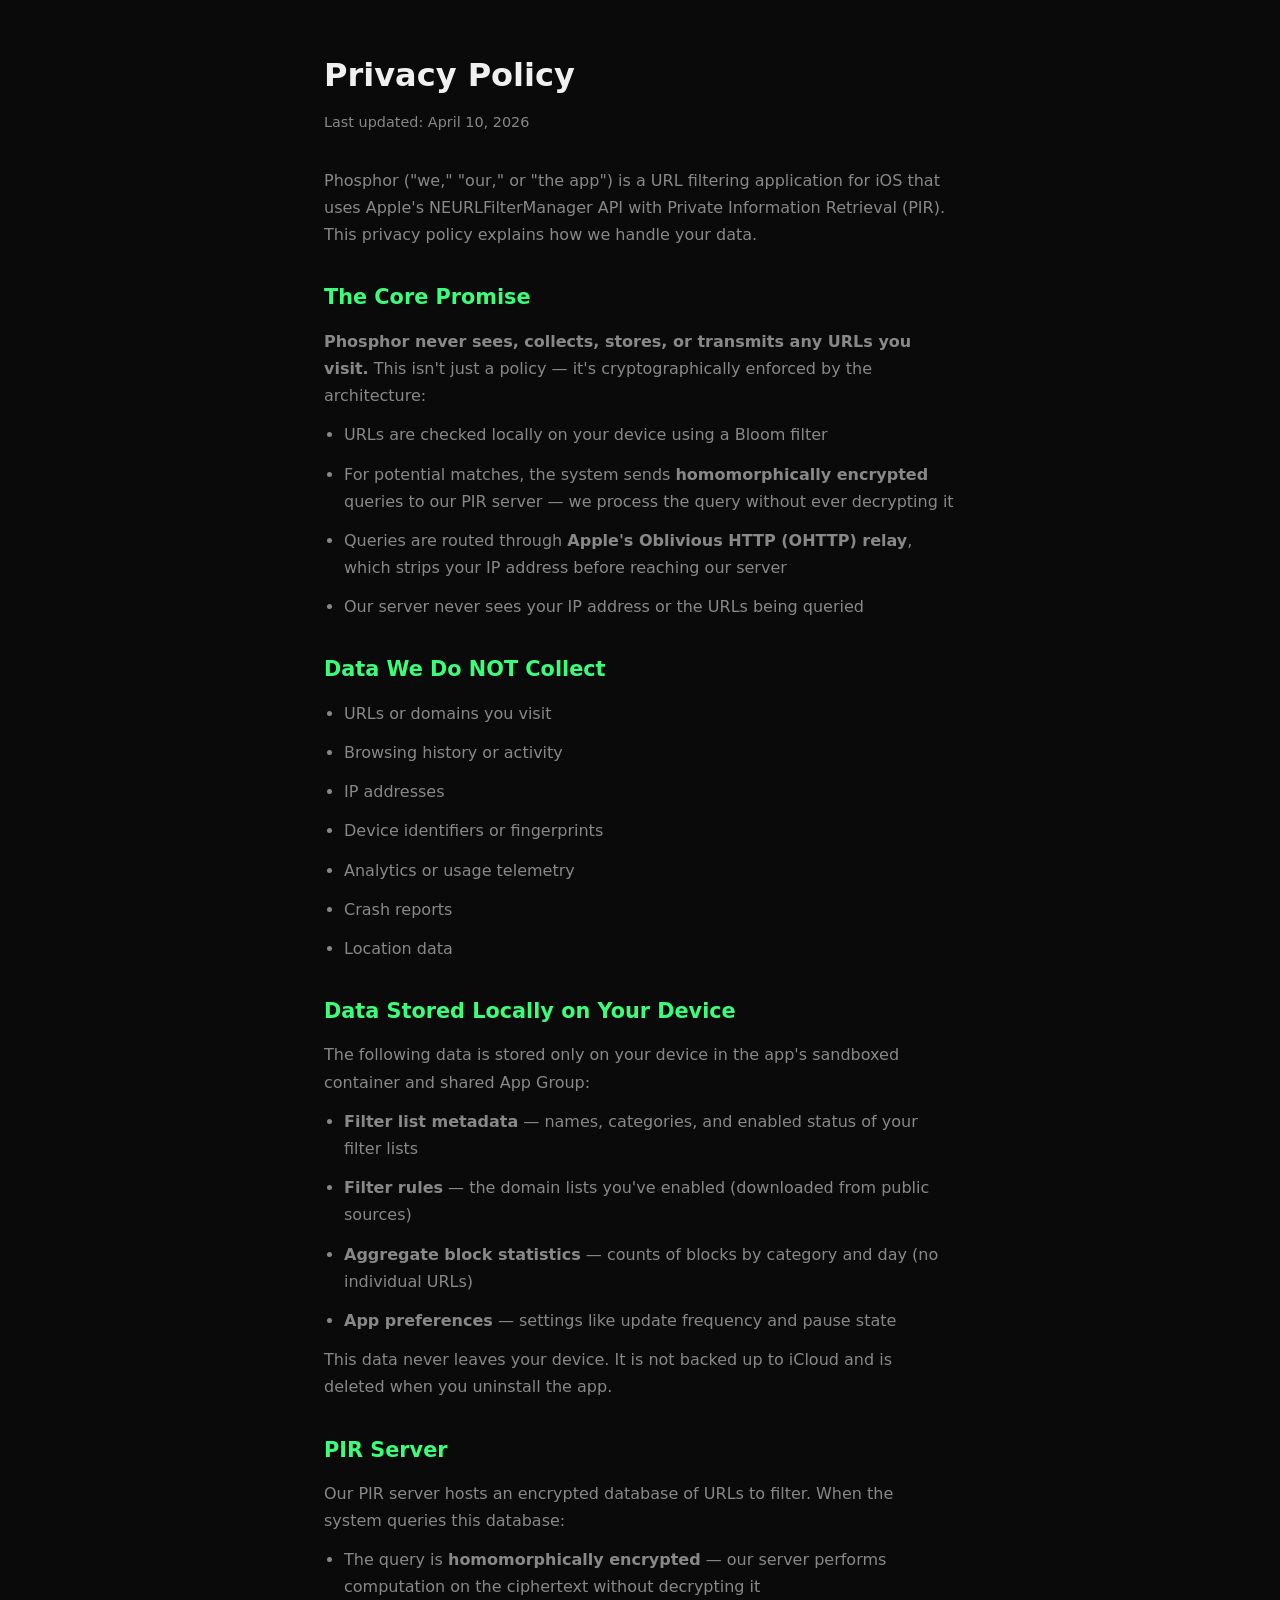
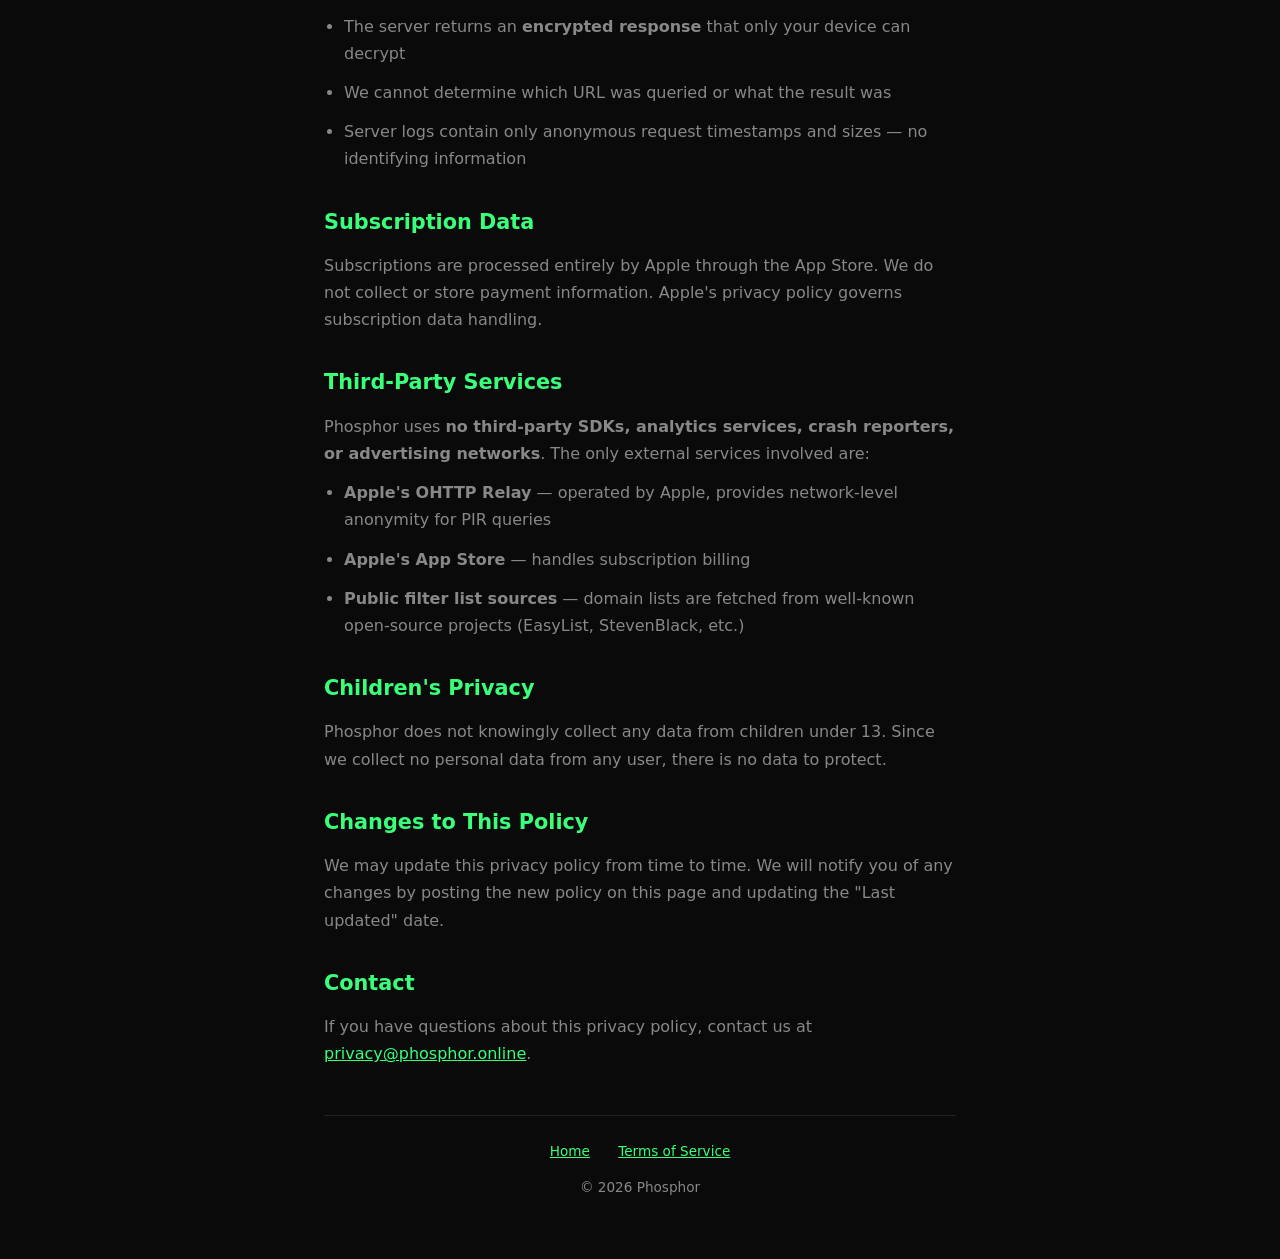
==== website/privacy.html @ 97183edd "feat: website, legal pages, app icon for App Store submission - Landing page at phosphor.online with" ====
<!DOCTYPE html>
<html lang="en">
<head>
    <meta charset="UTF-8">
    <meta name="viewport" content="width=device-width, initial-scale=1.0">
    <title>Privacy Policy — Phosphor</title>
    <style>
        :root { --accent: #39FF7A; --bg: #0a0a0a; --card: #1a1a1a; --text: #f0f0f0; --muted: #888; }
        * { margin: 0; padding: 0; box-sizing: border-box; }
        body { font-family: -apple-system, BlinkMacSystemFont, system-ui, sans-serif; background: var(--bg); color: var(--text); line-height: 1.7; }
        .container { max-width: 680px; margin: 0 auto; padding: 48px 24px; }
        h1 { font-size: 2em; margin-bottom: 8px; }
        h2 { font-size: 1.3em; margin: 32px 0 12px; color: var(--accent); }
        p, li { color: var(--muted); margin-bottom: 12px; }
        ul { padding-left: 20px; }
        .updated { color: var(--muted); font-size: 0.9em; margin-bottom: 32px; }
        a { color: var(--accent); }
        footer { margin-top: 48px; padding-top: 24px; border-top: 1px solid #222; text-align: center; color: var(--muted); font-size: 0.85em; }
        footer a { margin: 0 12px; }
    </style>
</head>
<body>
    <div class="container">
        <h1>Privacy Policy</h1>
        <p class="updated">Last updated: April 10, 2026</p>

        <p>Phosphor ("we," "our," or "the app") is a URL filtering application for iOS that uses Apple's NEURLFilterManager API with Private Information Retrieval (PIR). This privacy policy explains how we handle your data.</p>

        <h2>The Core Promise</h2>
        <p><strong>Phosphor never sees, collects, stores, or transmits any URLs you visit.</strong> This isn't just a policy — it's cryptographically enforced by the architecture:</p>
        <ul>
            <li>URLs are checked locally on your device using a Bloom filter</li>
            <li>For potential matches, the system sends <strong>homomorphically encrypted</strong> queries to our PIR server — we process the query without ever decrypting it</li>
            <li>Queries are routed through <strong>Apple's Oblivious HTTP (OHTTP) relay</strong>, which strips your IP address before reaching our server</li>
            <li>Our server never sees your IP address or the URLs being queried</li>
        </ul>

        <h2>Data We Do NOT Collect</h2>
        <ul>
            <li>URLs or domains you visit</li>
            <li>Browsing history or activity</li>
            <li>IP addresses</li>
            <li>Device identifiers or fingerprints</li>
            <li>Analytics or usage telemetry</li>
            <li>Crash reports</li>
            <li>Location data</li>
        </ul>

        <h2>Data Stored Locally on Your Device</h2>
        <p>The following data is stored only on your device in the app's sandboxed container and shared App Group:</p>
        <ul>
            <li><strong>Filter list metadata</strong> — names, categories, and enabled status of your filter lists</li>
            <li><strong>Filter rules</strong> — the domain lists you've enabled (downloaded from public sources)</li>
            <li><strong>Aggregate block statistics</strong> — counts of blocks by category and day (no individual URLs)</li>
            <li><strong>App preferences</strong> — settings like update frequency and pause state</li>
        </ul>
        <p>This data never leaves your device. It is not backed up to iCloud and is deleted when you uninstall the app.</p>

        <h2>PIR Server</h2>
        <p>Our PIR server hosts an encrypted database of URLs to filter. When the system queries this database:</p>
        <ul>
            <li>The query is <strong>homomorphically encrypted</strong> — our server performs computation on the ciphertext without decrypting it</li>
            <li>The server returns an <strong>encrypted response</strong> that only your device can decrypt</li>
            <li>We cannot determine which URL was queried or what the result was</li>
            <li>Server logs contain only anonymous request timestamps and sizes — no identifying information</li>
        </ul>

        <h2>Subscription Data</h2>
        <p>Subscriptions are processed entirely by Apple through the App Store. We do not collect or store payment information. Apple's privacy policy governs subscription data handling.</p>

        <h2>Third-Party Services</h2>
        <p>Phosphor uses <strong>no third-party SDKs, analytics services, crash reporters, or advertising networks</strong>. The only external services involved are:</p>
        <ul>
            <li><strong>Apple's OHTTP Relay</strong> — operated by Apple, provides network-level anonymity for PIR queries</li>
            <li><strong>Apple's App Store</strong> — handles subscription billing</li>
            <li><strong>Public filter list sources</strong> — domain lists are fetched from well-known open-source projects (EasyList, StevenBlack, etc.)</li>
        </ul>

        <h2>Children's Privacy</h2>
        <p>Phosphor does not knowingly collect any data from children under 13. Since we collect no personal data from any user, there is no data to protect.</p>

        <h2>Changes to This Policy</h2>
        <p>We may update this privacy policy from time to time. We will notify you of any changes by posting the new policy on this page and updating the "Last updated" date.</p>

        <h2>Contact</h2>
        <p>If you have questions about this privacy policy, contact us at <a href="mailto:privacy@phosphor.online">privacy@phosphor.online</a>.</p>

        <footer>
            <a href="/">Home</a>
            <a href="/terms">Terms of Service</a>
            <p style="margin-top: 12px;">&copy; 2026 Phosphor</p>
        </footer>
    </div>
</body>
</html>
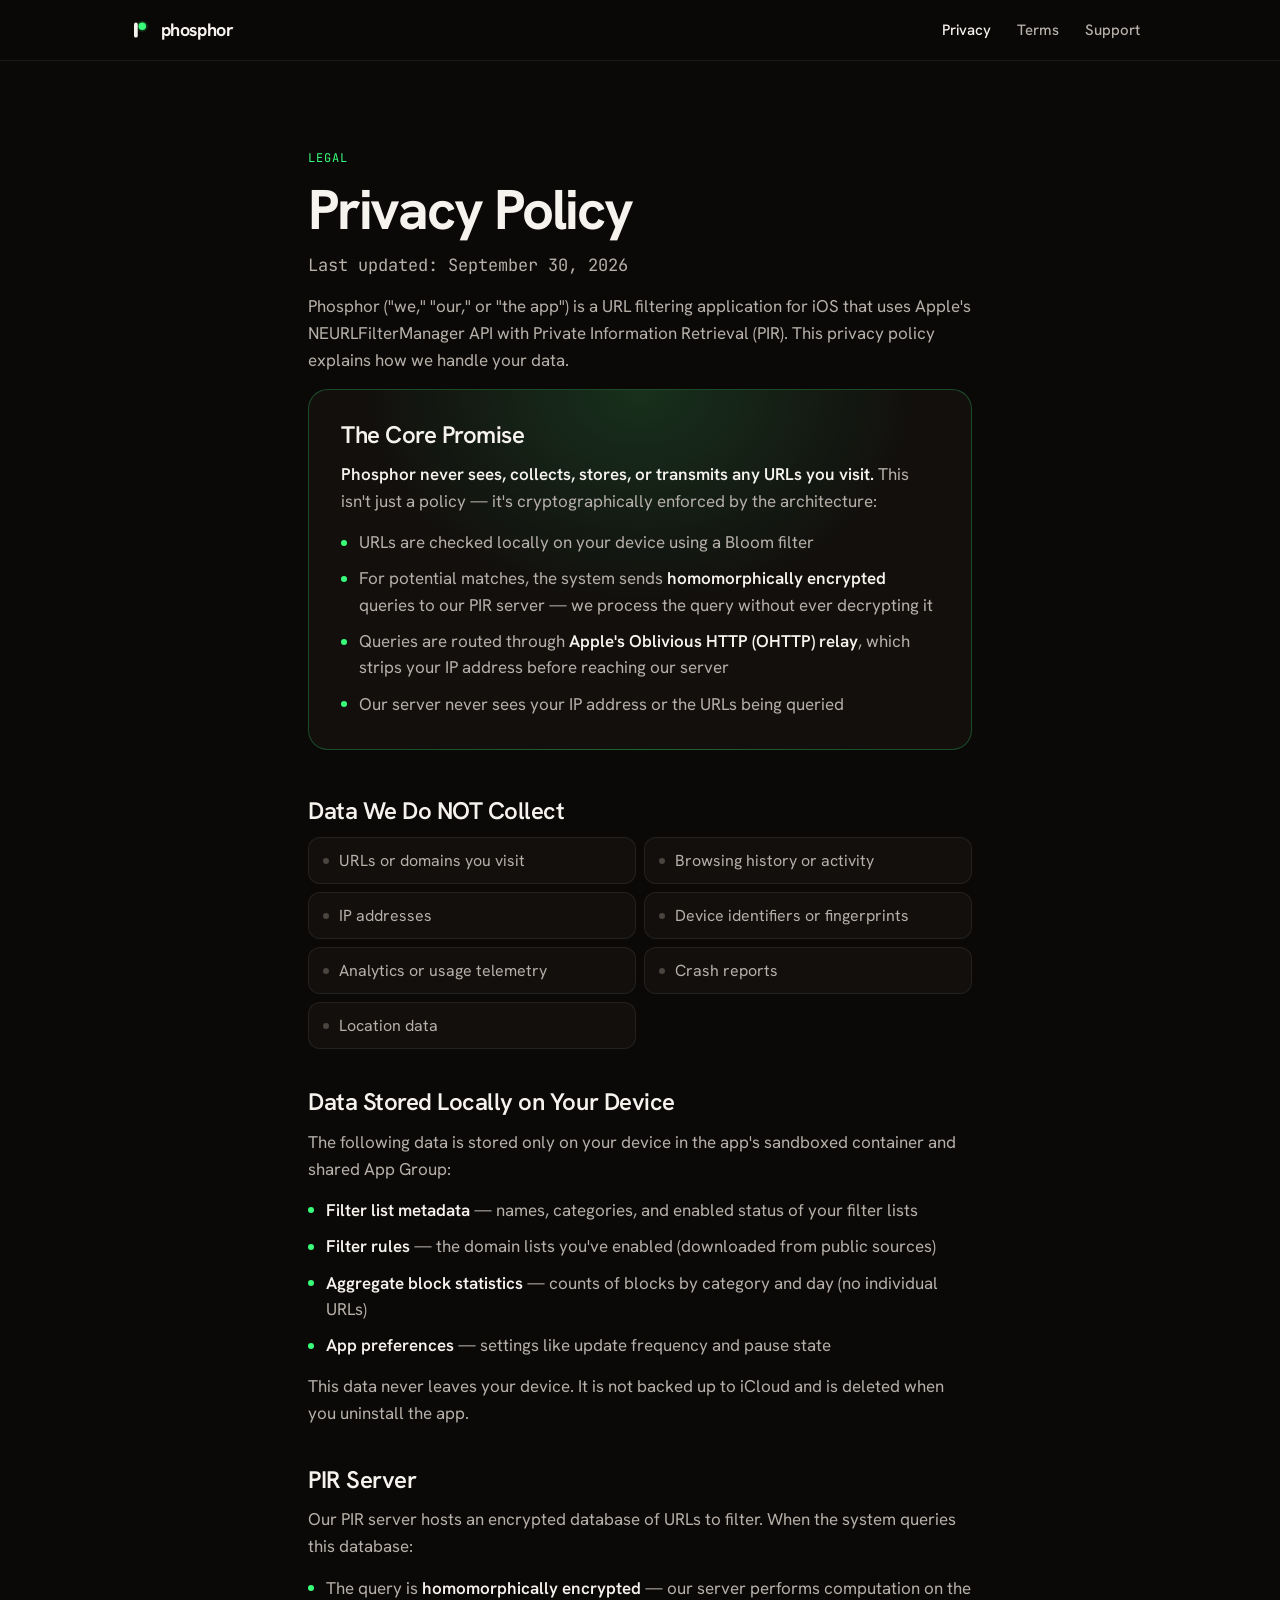
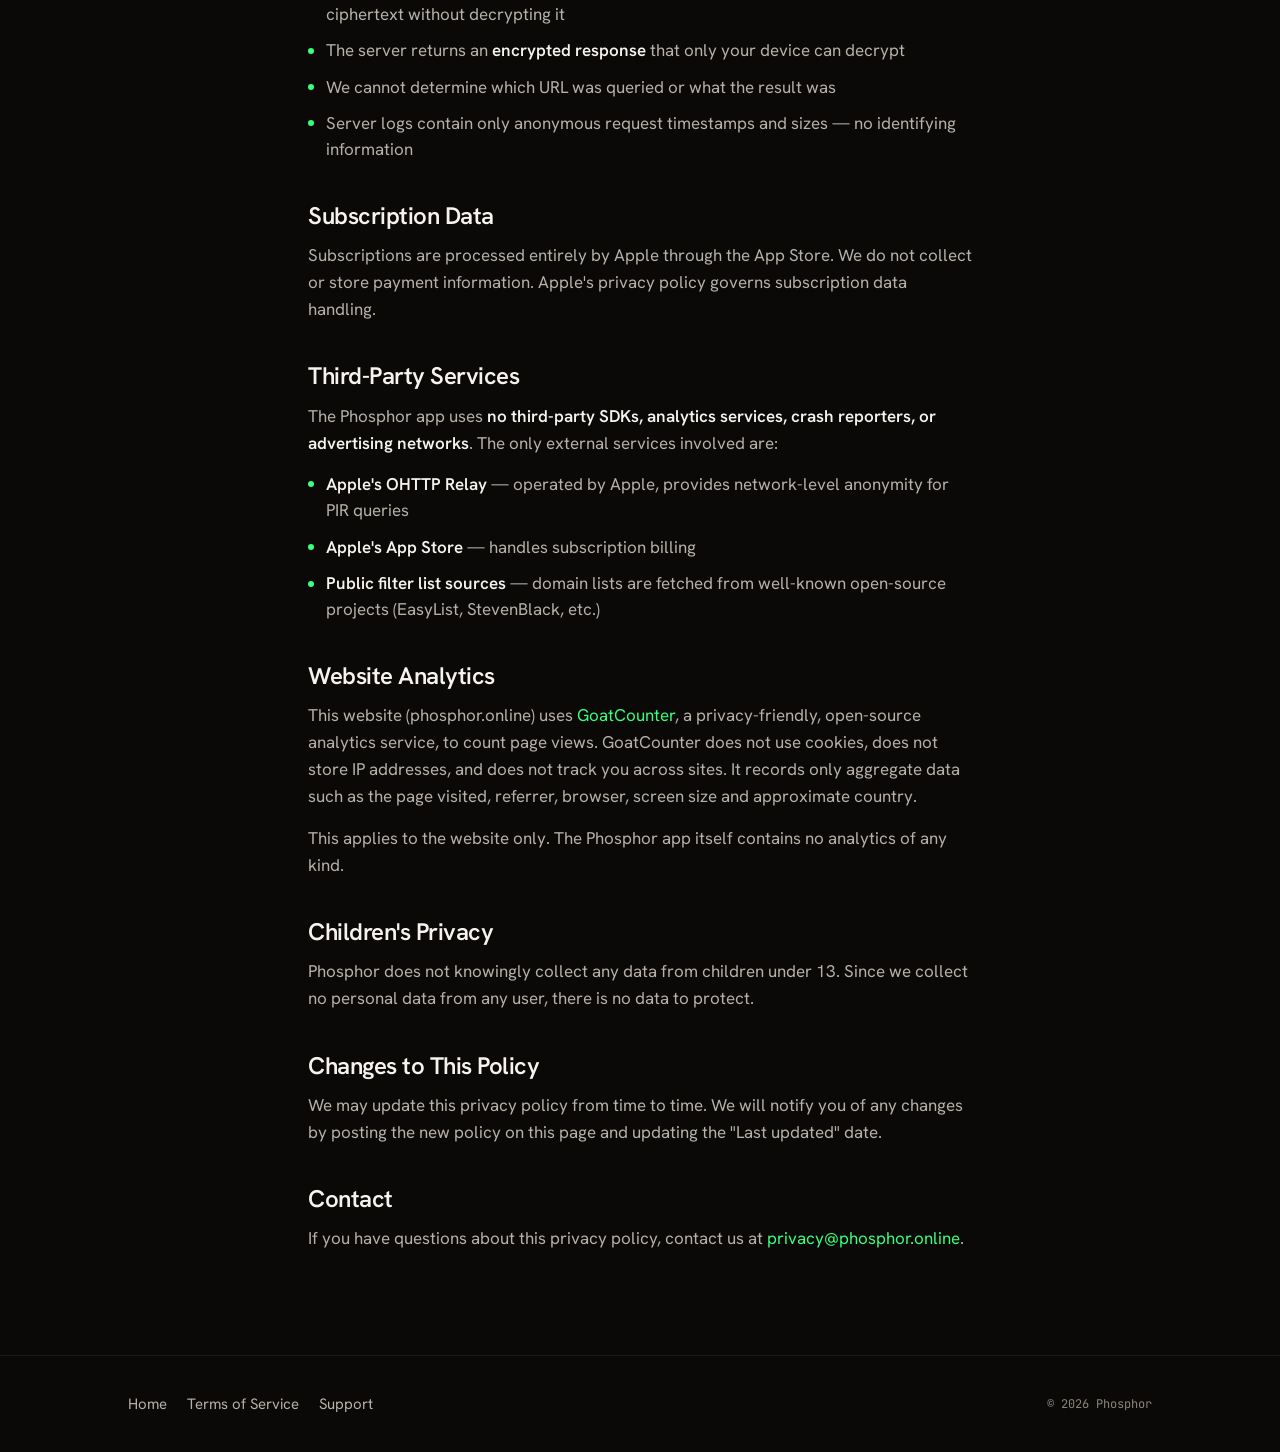
==== commit 9d4d30bd: "website: redesign, add GoatCounter analytics - Redesigned landing, privacy, terms and support pages " ====
--- a/website/privacy.html
+++ b/website/privacy.html
@@ -1,95 +1,146 @@
 <!DOCTYPE html>
 <html lang="en">
 <head>
-    <meta charset="UTF-8">
-    <meta name="viewport" content="width=device-width, initial-scale=1.0">
-    <title>Privacy Policy — Phosphor</title>
-    <style>
-        :root { --accent: #39FF7A; --bg: #0a0a0a; --card: #1a1a1a; --text: #f0f0f0; --muted: #888; }
-        * { margin: 0; padding: 0; box-sizing: border-box; }
-        body { font-family: -apple-system, BlinkMacSystemFont, system-ui, sans-serif; background: var(--bg); color: var(--text); line-height: 1.7; }
-        .container { max-width: 680px; margin: 0 auto; padding: 48px 24px; }
-        h1 { font-size: 2em; margin-bottom: 8px; }
-        h2 { font-size: 1.3em; margin: 32px 0 12px; color: var(--accent); }
-        p, li { color: var(--muted); margin-bottom: 12px; }
-        ul { padding-left: 20px; }
-        .updated { color: var(--muted); font-size: 0.9em; margin-bottom: 32px; }
-        a { color: var(--accent); }
-        footer { margin-top: 48px; padding-top: 24px; border-top: 1px solid #222; text-align: center; color: var(--muted); font-size: 0.85em; }
-        footer a { margin: 0 12px; }
-    </style>
+<meta charset="utf-8">
+<meta name="viewport" content="width=device-width, initial-scale=1">
+<title>Privacy Policy — Phosphor</title>
+<meta name="description" content="Phosphor never sees, collects, stores or transmits the URLs you visit. This policy explains how that is enforced by the architecture, not just promised.">
+<meta name="theme-color" content="#0b0908">
+<link rel="canonical" href="https://phosphor.online/privacy.html">
+<meta property="og:type" content="website">
+<meta property="og:url" content="https://phosphor.online/privacy">
+<meta property="og:title" content="Privacy Policy — Phosphor">
+<meta property="og:description" content="Phosphor never sees, collects, stores or transmits the URLs you visit — enforced by the architecture, not just promised.">
+<meta property="og:image" content="https://phosphor.online/og.png">
+<meta property="og:image:width" content="1200">
+<meta property="og:image:height" content="630">
+<meta name="twitter:card" content="summary_large_image">
+<link rel="icon" href="favicon.svg" type="image/svg+xml">
+<link rel="apple-touch-icon" href="icon.svg">
+<link rel="preconnect" href="https://fonts.googleapis.com">
+<link rel="preconnect" href="https://fonts.gstatic.com" crossorigin>
+<link href="https://fonts.googleapis.com/css2?family=Hanken+Grotesk:wght@400;500;600;700&family=JetBrains+Mono:wght@400;500&display=swap" rel="stylesheet">
+<link rel="stylesheet" href="styles.css">
 </head>
 <body>
-    <div class="container">
-        <h1>Privacy Policy</h1>
-        <p class="updated">Last updated: April 10, 2026</p>
 
-        <p>Phosphor ("we," "our," or "the app") is a URL filtering application for iOS that uses Apple's NEURLFilterManager API with Private Information Retrieval (PIR). This privacy policy explains how we handle your data.</p>
+<header class="site-header">
+  <div class="wrap">
+    <a class="wordmark" href="index.html">
+      <svg width="24" height="24" viewBox="0 0 64 64" aria-hidden="true"><circle cx="38" cy="22" r="15" fill="#39ff7a" opacity=".16"/><rect x="16" y="12" width="10" height="40" rx="5" fill="#f6f3ee"/><circle cx="38" cy="22" r="10" fill="#39ff7a"/></svg>
+      <span>phosphor</span>
+    </a>
+    <nav class="nav" aria-label="Primary">
+      <a href="privacy.html" aria-current="page">Privacy</a>
+      <a href="terms.html">Terms</a>
+      <a href="support.html">Support</a>
+    </nav>
+  </div>
+</header>
 
-        <h2>The Core Promise</h2>
-        <p><strong>Phosphor never sees, collects, stores, or transmits any URLs you visit.</strong> This isn't just a policy — it's cryptographically enforced by the architecture:</p>
-        <ul>
-            <li>URLs are checked locally on your device using a Bloom filter</li>
-            <li>For potential matches, the system sends <strong>homomorphically encrypted</strong> queries to our PIR server — we process the query without ever decrypting it</li>
-            <li>Queries are routed through <strong>Apple's Oblivious HTTP (OHTTP) relay</strong>, which strips your IP address before reaching our server</li>
-            <li>Our server never sees your IP address or the URLs being queried</li>
-        </ul>
+<main class="page">
+  <p class="eyebrow">Legal</p>
+  <h1 class="h-page" style="margin-bottom:14px">Privacy Policy</h1>
+  <p class="page-date">Last updated: September 30, 2026</p>
 
-        <h2>Data We Do NOT Collect</h2>
-        <ul>
-            <li>URLs or domains you visit</li>
-            <li>Browsing history or activity</li>
-            <li>IP addresses</li>
-            <li>Device identifiers or fingerprints</li>
-            <li>Analytics or usage telemetry</li>
-            <li>Crash reports</li>
-            <li>Location data</li>
-        </ul>
+  <p class="page-lede">Phosphor ("we," "our," or "the app") is a URL filtering application for iOS that uses Apple's NEURLFilterManager API with Private Information Retrieval (PIR). This privacy policy explains how we handle your data.</p>
 
-        <h2>Data Stored Locally on Your Device</h2>
-        <p>The following data is stored only on your device in the app's sandboxed container and shared App Group:</p>
-        <ul>
-            <li><strong>Filter list metadata</strong> — names, categories, and enabled status of your filter lists</li>
-            <li><strong>Filter rules</strong> — the domain lists you've enabled (downloaded from public sources)</li>
-            <li><strong>Aggregate block statistics</strong> — counts of blocks by category and day (no individual URLs)</li>
-            <li><strong>App preferences</strong> — settings like update frequency and pause state</li>
-        </ul>
-        <p>This data never leaves your device. It is not backed up to iCloud and is deleted when you uninstall the app.</p>
+  <div class="promise">
+    <h2>The Core Promise</h2>
+    <p><strong>Phosphor never sees, collects, stores, or transmits any URLs you visit.</strong> This isn't just a policy — it's cryptographically enforced by the architecture:</p>
+    <ul class="dots">
+      <li>URLs are checked locally on your device using a Bloom filter</li>
+      <li>For potential matches, the system sends <strong>homomorphically encrypted</strong> queries to our PIR server — we process the query without ever decrypting it</li>
+      <li>Queries are routed through <strong>Apple's Oblivious HTTP (OHTTP) relay</strong>, which strips your IP address before reaching our server</li>
+      <li>Our server never sees your IP address or the URLs being queried</li>
+    </ul>
+  </div>
 
-        <h2>PIR Server</h2>
-        <p>Our PIR server hosts an encrypted database of URLs to filter. When the system queries this database:</p>
-        <ul>
-            <li>The query is <strong>homomorphically encrypted</strong> — our server performs computation on the ciphertext without decrypting it</li>
-            <li>The server returns an <strong>encrypted response</strong> that only your device can decrypt</li>
-            <li>We cannot determine which URL was queried or what the result was</li>
-            <li>Server logs contain only anonymous request timestamps and sizes — no identifying information</li>
-        </ul>
+  <section>
+    <h2>Data We Do NOT Collect</h2>
+    <ul class="nots">
+      <li>URLs or domains you visit</li>
+      <li>Browsing history or activity</li>
+      <li>IP addresses</li>
+      <li>Device identifiers or fingerprints</li>
+      <li>Analytics or usage telemetry</li>
+      <li>Crash reports</li>
+      <li>Location data</li>
+    </ul>
+  </section>
 
-        <h2>Subscription Data</h2>
-        <p>Subscriptions are processed entirely by Apple through the App Store. We do not collect or store payment information. Apple's privacy policy governs subscription data handling.</p>
+  <section>
+    <h2>Data Stored Locally on Your Device</h2>
+    <p>The following data is stored only on your device in the app's sandboxed container and shared App Group:</p>
+    <ul class="dots" style="margin-bottom:14px">
+      <li><strong>Filter list metadata</strong> — names, categories, and enabled status of your filter lists</li>
+      <li><strong>Filter rules</strong> — the domain lists you've enabled (downloaded from public sources)</li>
+      <li><strong>Aggregate block statistics</strong> — counts of blocks by category and day (no individual URLs)</li>
+      <li><strong>App preferences</strong> — settings like update frequency and pause state</li>
+    </ul>
+    <p>This data never leaves your device. It is not backed up to iCloud and is deleted when you uninstall the app.</p>
+  </section>
 
-        <h2>Third-Party Services</h2>
-        <p>Phosphor uses <strong>no third-party SDKs, analytics services, crash reporters, or advertising networks</strong>. The only external services involved are:</p>
-        <ul>
-            <li><strong>Apple's OHTTP Relay</strong> — operated by Apple, provides network-level anonymity for PIR queries</li>
-            <li><strong>Apple's App Store</strong> — handles subscription billing</li>
-            <li><strong>Public filter list sources</strong> — domain lists are fetched from well-known open-source projects (EasyList, StevenBlack, etc.)</li>
-        </ul>
+  <section>
+    <h2>PIR Server</h2>
+    <p>Our PIR server hosts an encrypted database of URLs to filter. When the system queries this database:</p>
+    <ul class="dots">
+      <li>The query is <strong>homomorphically encrypted</strong> — our server performs computation on the ciphertext without decrypting it</li>
+      <li>The server returns an <strong>encrypted response</strong> that only your device can decrypt</li>
+      <li>We cannot determine which URL was queried or what the result was</li>
+      <li>Server logs contain only anonymous request timestamps and sizes — no identifying information</li>
+    </ul>
+  </section>
 
-        <h2>Children's Privacy</h2>
-        <p>Phosphor does not knowingly collect any data from children under 13. Since we collect no personal data from any user, there is no data to protect.</p>
+  <section>
+    <h2>Subscription Data</h2>
+    <p>Subscriptions are processed entirely by Apple through the App Store. We do not collect or store payment information. Apple's privacy policy governs subscription data handling.</p>
+  </section>
 
-        <h2>Changes to This Policy</h2>
-        <p>We may update this privacy policy from time to time. We will notify you of any changes by posting the new policy on this page and updating the "Last updated" date.</p>
+  <section>
+    <h2>Third-Party Services</h2>
+    <p>The Phosphor app uses <strong>no third-party SDKs, analytics services, crash reporters, or advertising networks</strong>. The only external services involved are:</p>
+    <ul class="dots">
+      <li><strong>Apple's OHTTP Relay</strong> — operated by Apple, provides network-level anonymity for PIR queries</li>
+      <li><strong>Apple's App Store</strong> — handles subscription billing</li>
+      <li><strong>Public filter list sources</strong> — domain lists are fetched from well-known open-source projects (EasyList, StevenBlack, etc.)</li>
+    </ul>
+  </section>
 
-        <h2>Contact</h2>
-        <p>If you have questions about this privacy policy, contact us at <a href="mailto:privacy@phosphor.online">privacy@phosphor.online</a>.</p>
+  <section>
+    <h2>Website Analytics</h2>
+    <p>This website (phosphor.online) uses <a href="https://www.goatcounter.com" rel="noopener">GoatCounter</a>, a privacy-friendly, open-source analytics service, to count page views. GoatCounter does not use cookies, does not store IP addresses, and does not track you across sites. It records only aggregate data such as the page visited, referrer, browser, screen size and approximate country.</p>
+    <p>This applies to the website only. The Phosphor app itself contains no analytics of any kind.</p>
+  </section>
 
-        <footer>
-            <a href="/">Home</a>
-            <a href="/terms">Terms of Service</a>
-            <p style="margin-top: 12px;">&copy; 2026 Phosphor</p>
-        </footer>
-    </div>
+  <section>
+    <h2>Children's Privacy</h2>
+    <p>Phosphor does not knowingly collect any data from children under 13. Since we collect no personal data from any user, there is no data to protect.</p>
+  </section>
+
+  <section>
+    <h2>Changes to This Policy</h2>
+    <p>We may update this privacy policy from time to time. We will notify you of any changes by posting the new policy on this page and updating the "Last updated" date.</p>
+  </section>
+
+  <section>
+    <h2>Contact</h2>
+    <p>If you have questions about this privacy policy, contact us at <a href="mailto:privacy@phosphor.online">privacy@phosphor.online</a>.</p>
+  </section>
+</main>
+
+<footer class="site-footer site-footer--slim">
+  <div class="wrap">
+    <nav aria-label="Footer">
+      <a href="index.html">Home</a>
+      <a href="terms.html">Terms of Service</a>
+      <a href="support.html">Support</a>
+    </nav>
+    <span>© 2026 Phosphor</span>
+  </div>
+</footer>
+
+<script data-goatcounter="https://phosphor.goatcounter.com/count"
+        async src="//gc.zgo.at/count.js"></script>
 </body>
 </html>
--- a/website/styles.css
+++ b/website/styles.css
@@ -0,0 +1,813 @@
+/* ==========================================================================
+   Phosphor — phosphor.online
+   Design system v1 · warm black, one light.
+   Tokens and type scale follow the Phosphor brand guidelines.
+   ========================================================================== */
+
+:root {
+  /* Ink — warm-tinted blacks */
+  --ink-950: #0b0908;   /* page      */
+  --ink-925: #0d0b09;   /* band      */
+  --ink-900: #120f0d;   /* surface   */
+  --ink-850: #191613;   /* card      */
+  --ink-800: #221e1a;   /* raised    */
+  --ink-700: #36322e;   /* lines     */
+  --ink-600: #4a453f;   /* off dot   */
+  --ink-400: #8a847d;   /* muted     */
+  --ink-300: #b6b0a9;   /* secondary */
+  --ink-50:  #f6f3ee;   /* text      */
+
+  /* Phosphor — the light. There is no second accent. */
+  --ph-300: #8bffaa;
+  --ph-400: #39ff7a;
+  --ph-500: #02e36a;
+  --ph-600: #00b152;
+  --ph-900: #0a2f17;
+
+  --signal-red:   #ff645f;
+  --signal-amber: #f3ba26;
+
+  /* Alpha helpers */
+  --line:       rgba(246, 243, 238, 0.08);
+  --line-soft:  rgba(246, 243, 238, 0.06);
+  --line-strong:rgba(246, 243, 238, 0.14);
+  --fill:       rgba(246, 243, 238, 0.06);
+  --fill-hover: rgba(246, 243, 238, 0.11);
+  --ph-tint:    rgba(57, 255, 122, 0.10);
+  --ph-edge:    rgba(57, 255, 122, 0.25);
+  --ph-glow:    0 0 28px rgba(57, 255, 122, 0.35);
+
+  --sans: 'Hanken Grotesk', system-ui, -apple-system, BlinkMacSystemFont, sans-serif;
+  --mono: 'JetBrains Mono', ui-monospace, SFMono-Regular, Menlo, monospace;
+
+  --wrap: 1120px;
+  --gutter: clamp(20px, 4vw, 48px);
+  --section-y: clamp(64px, 9vw, 120px);
+  --r-card: 20px;
+  --r-lg: 24px;
+  --r-xl: 28px;
+}
+
+*, *::before, *::after { box-sizing: border-box; }
+
+html { scroll-behavior: smooth; scroll-padding-top: 76px; }
+@media (prefers-reduced-motion: reduce) {
+  html { scroll-behavior: auto; }
+  *, *::before, *::after { animation-duration: .01ms !important; animation-iteration-count: 1 !important; transition-duration: .01ms !important; }
+}
+
+body {
+  margin: 0;
+  font-family: var(--sans);
+  background: var(--ink-950);
+  color: var(--ink-50);
+  -webkit-font-smoothing: antialiased;
+  overflow-x: clip;
+}
+
+a { color: var(--ph-400); text-decoration: none; }
+a:hover { color: var(--ph-300); text-decoration: underline; }
+
+img, svg { display: block; max-width: 100%; }
+button { font: inherit; }
+
+:focus-visible { outline: 2px solid var(--ph-400); outline-offset: 3px; border-radius: 6px; }
+
+.sr-only {
+  position: absolute; width: 1px; height: 1px; padding: 0; margin: -1px;
+  overflow: hidden; clip: rect(0 0 0 0); white-space: nowrap; border: 0;
+}
+
+/* --------------------------------------------------------------------------
+   Layout
+   -------------------------------------------------------------------------- */
+
+.wrap { max-width: var(--wrap); margin: 0 auto; padding-inline: var(--gutter); }
+.section { padding-top: var(--section-y); }
+.section:last-of-type { padding-bottom: var(--section-y); }
+
+.grid { display: grid; gap: 14px; grid-template-columns: repeat(auto-fit, minmax(min(100%, 240px), 1fr)); }
+.grid--wide { grid-template-columns: repeat(auto-fit, minmax(min(100%, 280px), 1fr)); }
+.grid--pair { grid-template-columns: repeat(auto-fit, minmax(min(100%, 320px), 1fr)); }
+
+/* --------------------------------------------------------------------------
+   Type
+   -------------------------------------------------------------------------- */
+
+.eyebrow {
+  font-family: var(--mono);
+  font-size: 12px;
+  letter-spacing: 0.08em;
+  text-transform: uppercase;
+  color: var(--ph-400);
+  margin-bottom: 16px;
+}
+.eyebrow--muted { color: var(--ink-400); }
+
+h1, h2, h3 { margin: 0; font-weight: 700; letter-spacing: -0.035em; line-height: 1.05; }
+
+.display {
+  font-size: clamp(40px, 6.4vw, 76px);
+  letter-spacing: -0.04em;
+  line-height: 0.98;
+  text-wrap: balance;
+}
+.h-section {
+  font-size: clamp(30px, 4vw, 48px);
+  max-width: 22ch;
+  text-wrap: balance;
+  margin-bottom: 16px;
+}
+.h-page {
+  font-size: clamp(36px, 5vw, 56px);
+  letter-spacing: -0.04em;
+  line-height: 1;
+}
+.h-card { font-size: 20px; font-weight: 600; letter-spacing: -0.02em; }
+.h-step { font-size: 19px; font-weight: 600; letter-spacing: -0.02em; }
+
+.lede {
+  font-size: clamp(17px, 1.5vw, 20px);
+  line-height: 1.5;
+  color: var(--ink-300);
+  text-wrap: pretty;
+  margin: 0;
+}
+.intro {
+  font-size: 17px;
+  line-height: 1.55;
+  color: var(--ink-300);
+  max-width: 60ch;
+  margin: 0 0 40px;
+  text-wrap: pretty;
+}
+.muted { color: var(--ink-300); }
+.dim { color: var(--ink-400); }
+.mono { font-family: var(--mono); }
+.fine { font-family: var(--mono); font-size: 12px; line-height: 1.6; color: var(--ink-400); }
+
+/* --------------------------------------------------------------------------
+   Mark & buttons
+   -------------------------------------------------------------------------- */
+
+.wordmark { display: inline-flex; align-items: center; gap: 9px; color: var(--ink-50); }
+.wordmark:hover { color: var(--ink-50); text-decoration: none; }
+.wordmark span { font-size: 18px; font-weight: 700; letter-spacing: -0.035em; line-height: 1; }
+
+.btn {
+  display: inline-flex;
+  align-items: center;
+  justify-content: center;
+  gap: 10px;
+  height: 52px;
+  padding: 0 24px;
+  border: 0;
+  border-radius: 14px;
+  font-size: 17px;
+  font-weight: 600;
+  white-space: nowrap;
+  cursor: pointer;
+  transition: background .18s ease, box-shadow .18s ease, transform .18s ease, color .18s ease;
+}
+.btn--sm { height: 38px; padding: 0 14px; border-radius: 10px; font-size: 14px; gap: 6px; }
+.btn--block { width: 100%; }
+.btn--grow { flex: 1 1 auto; max-width: 360px; }
+
+.btn-primary { background: var(--ph-400); color: var(--ink-950); }
+.btn-primary:hover {
+  background: var(--ph-300);
+  color: var(--ink-950);
+  text-decoration: none;
+  box-shadow: 0 0 0 1px rgba(57, 255, 122, 0.4), var(--ph-glow);
+}
+.btn-primary:active { background: var(--ph-500); transform: scale(0.98); }
+
+.btn-ghost {
+  background: var(--fill);
+  border: 1px solid var(--line-strong);
+  color: var(--ink-50);
+}
+.btn-ghost:hover { background: var(--fill-hover); color: var(--ink-50); text-decoration: none; }
+
+/* --------------------------------------------------------------------------
+   Cards & chips
+   -------------------------------------------------------------------------- */
+
+.card {
+  background: var(--ink-900);
+  border: 1px solid var(--line);
+  border-radius: var(--r-card);
+  padding: 24px;
+}
+.card--lift { transition: border-color .2s ease, transform .2s ease; }
+.card--lift:hover { border-color: rgba(246, 243, 238, 0.16); transform: translateY(-2px); text-decoration: none; }
+
+.icon-badge {
+  display: inline-flex;
+  align-items: center;
+  justify-content: center;
+  width: 40px; height: 40px;
+  border-radius: 12px;
+  background: var(--ph-tint);
+  color: var(--ph-400);
+  flex-shrink: 0;
+}
+.icon-badge--neutral { background: var(--fill); color: var(--ink-300); }
+
+.chip {
+  font-family: var(--mono);
+  font-size: 12px;
+  padding: 6px 10px;
+  border-radius: 999px;
+  background: var(--fill);
+  color: var(--ink-300);
+  border: 1px solid rgba(246, 243, 238, 0.1);
+  white-space: nowrap;
+}
+.chip--lit {
+  background: var(--ph-tint);
+  color: var(--ph-400);
+  border-color: var(--ph-edge);
+  display: inline-flex;
+  align-items: center;
+  gap: 6px;
+}
+.chip--lit:hover { text-decoration: none; color: var(--ph-300); }
+
+/* Afterglow — a live dot rings outward and fades. Glow means "on". */
+.pulse { position: relative; display: inline-block; width: 10px; height: 10px; flex-shrink: 0; }
+.pulse::before,
+.pulse::after,
+.pulse i {
+  content: ""; position: absolute; inset: 0; border-radius: 50%; background: var(--ph-400);
+}
+.pulse::before { animation: ph-pulse 2.4s cubic-bezier(.2,.7,.3,1) infinite; opacity: .55; }
+.pulse::after  { animation: ph-pulse 2.4s cubic-bezier(.2,.7,.3,1) 1.2s infinite; opacity: .55; }
+.pulse i { box-shadow: 0 0 10px rgba(57, 255, 122, .8); }
+.pulse--sm { width: 8px; height: 8px; }
+
+@keyframes ph-pulse { 0% { transform: scale(1); opacity: .55; } 100% { transform: scale(2.6); opacity: 0; } }
+@keyframes ph-rise { from { opacity: 0; transform: translateY(14px); } to { opacity: 1; transform: none; } }
+
+/* Bars — one hue, opacity steps */
+.bar { height: 4px; border-radius: 2px; background: rgba(246, 243, 238, 0.08); overflow: hidden; }
+.bar > span { display: block; height: 100%; border-radius: inherit; background: var(--ph-400); box-shadow: 0 0 10px rgba(57, 255, 122, 0.6); }
+.bar--thick { height: 6px; border-radius: 3px; }
+
+/* --------------------------------------------------------------------------
+   Header
+   -------------------------------------------------------------------------- */
+
+.site-header {
+  position: sticky; top: 0; z-index: 50;
+  background: rgba(11, 9, 8, 0.72);
+  backdrop-filter: blur(18px);
+  -webkit-backdrop-filter: blur(18px);
+  border-bottom: 1px solid rgba(246, 243, 238, 0.07);
+}
+.site-header .wrap { height: 60px; display: flex; align-items: center; gap: 20px; }
+
+.nav { display: flex; gap: 2px; margin-left: auto; }
+.nav a {
+  color: var(--ink-300);
+  font-size: 15px;
+  font-weight: 500;
+  padding: 10px 12px;
+  border-radius: 10px;
+  display: inline-flex;
+  align-items: center;
+  gap: 5px;
+}
+.nav a:hover { color: var(--ink-50); background: var(--fill); text-decoration: none; }
+.nav a[aria-current="page"] { color: var(--ink-50); }
+
+.nav-cta { margin-left: 0; }
+
+.nav-toggle {
+  margin-left: auto;
+  width: 44px; height: 44px;
+  border: 0; border-radius: 12px;
+  background: transparent; color: var(--ink-50);
+  cursor: pointer;
+  display: none;
+  align-items: center; justify-content: center;
+}
+.nav-toggle:hover { background: var(--fill); }
+
+@media (max-width: 859px) {
+  .site-header .nav, .site-header .nav-cta { display: none; }
+  .nav-toggle { display: inline-flex; }
+}
+
+/* Mobile sheet */
+.sheet-scrim {
+  position: fixed; inset: 0; z-index: 90;
+  background: rgba(0, 0, 0, 0.55);
+  border: 0; padding: 0;
+}
+.sheet {
+  position: fixed; left: 0; right: 0; bottom: 0; z-index: 100;
+  max-width: 560px; margin: 0 auto;
+  background: var(--ink-900);
+  border-top: 1px solid rgba(246, 243, 238, 0.1);
+  border-radius: 28px 28px 0 0;
+  padding: 10px 16px calc(20px + env(safe-area-inset-bottom));
+  box-shadow: 0 -20px 60px rgba(0, 0, 0, 0.5);
+  animation: ph-rise .3s cubic-bezier(.2,.7,.2,1) both;
+}
+.sheet-grip { width: 36px; height: 5px; border-radius: 3px; background: rgba(246, 243, 238, 0.2); margin: 0 auto 12px; }
+.sheet a {
+  display: flex; align-items: center; justify-content: space-between;
+  height: 52px; padding: 0 12px; border-radius: 12px;
+  color: var(--ink-50); font-size: 17px; font-weight: 600;
+}
+.sheet a:hover { background: var(--fill); color: var(--ink-50); text-decoration: none; }
+.sheet .btn { margin-top: 8px; }
+[hidden] { display: none !important; }
+
+/* --------------------------------------------------------------------------
+   Hero
+   -------------------------------------------------------------------------- */
+
+.hero {
+  position: relative;
+  background: radial-gradient(ellipse 70% 55% at 78% 45%, rgba(57, 255, 122, 0.13), rgba(57, 255, 122, 0) 65%);
+}
+.hero .wrap {
+  padding-top: clamp(48px, 7vw, 104px);
+  display: flex; flex-wrap: wrap; align-items: center;
+  gap: 40px 48px;
+}
+.hero-copy { flex: 1 1 min(100%, 440px); min-width: 0; animation: ph-rise .7s cubic-bezier(.2,.7,.2,1) both; }
+.hero-flag {
+  display: inline-flex; align-items: center; gap: 10px;
+  font-family: var(--mono); font-size: 12px;
+  letter-spacing: 0.08em; text-transform: uppercase;
+  color: var(--ink-400); margin-bottom: 28px;
+}
+.hero h1 { margin: 0 0 24px; }
+.hero h1 em { font-style: normal; color: var(--ph-400); }
+.hero .lede { max-width: 50ch; margin-bottom: 36px; }
+.hero-actions { display: flex; flex-wrap: wrap; gap: 12px; align-items: center; }
+.hero-actions .btn { flex: 1 1 auto; max-width: 100%; }
+.hero-terms { margin: 18px 0 0; }
+
+.hero-device { flex: 1 1 min(100%, 402px); display: flex; justify-content: center; min-width: 0; }
+
+/* --------------------------------------------------------------------------
+   iPhone frame — 402 × 874, scaled to fit its column
+   -------------------------------------------------------------------------- */
+
+.phone-stage {
+  position: relative;
+  overflow: hidden;
+  width: calc(402px * var(--phone-scale, 1));
+  height: calc(660px * var(--phone-scale, 1));
+  max-width: 100%;
+}
+.phone-stage::after {
+  content: "";
+  position: absolute; left: 0; right: 0; bottom: 0; height: 180px;
+  background: linear-gradient(rgba(11, 9, 8, 0), var(--ink-950) 85%);
+  pointer-events: none;
+}
+.phone-scaler { transform: scale(var(--phone-scale, 1)); transform-origin: top left; width: 402px; }
+
+.phone {
+  position: relative;
+  width: 402px; height: 874px;
+  border-radius: 48px;
+  overflow: hidden;
+  background: #000;
+  box-shadow: 0 40px 80px rgba(0, 0, 0, 0.18), 0 0 0 1px rgba(0, 0, 0, 0.12);
+}
+.phone-island {
+  position: absolute; top: 11px; left: 50%; transform: translateX(-50%);
+  width: 126px; height: 37px; border-radius: 24px; background: #000; z-index: 50;
+}
+.phone-status {
+  position: absolute; top: 0; left: 0; right: 0; z-index: 10;
+  display: flex; align-items: center;
+  padding: 21px 30px 19px;
+  font-family: -apple-system, 'SF Pro', system-ui, sans-serif;
+  font-weight: 600; font-size: 17px; line-height: 22px; color: #fff;
+}
+.phone-status-icons { margin-left: auto; display: flex; align-items: center; gap: 7px; }
+.phone-home {
+  position: absolute; bottom: 8px; left: 50%; transform: translateX(-50%); z-index: 60;
+  width: 139px; height: 5px; border-radius: 100px; background: rgba(255, 255, 255, 0.7);
+}
+
+/* App screen inside the frame */
+.app {
+  height: 100%;
+  padding: 66px 18px 0;
+  background: var(--ink-950);
+  font-family: var(--sans);
+  color: var(--ink-50);
+  display: flex; flex-direction: column; gap: 12px;
+}
+.app-top { display: flex; align-items: center; justify-content: space-between; margin-bottom: 6px; }
+.app-top .wordmark span { font-size: 17px; }
+.app-status {
+  display: inline-flex; align-items: center; gap: 8px;
+  height: 34px; padding: 0 12px 0 11px;
+  border-radius: 999px;
+  background: rgba(57, 255, 122, 0.08);
+  border: 1px solid var(--ph-edge);
+  font-size: 13px; font-weight: 600;
+}
+.app-hero {
+  background: radial-gradient(ellipse 80% 70% at 50% 100%, rgba(57, 255, 122, 0.16), rgba(57, 255, 122, 0) 70%), var(--ink-900);
+  border: 1px solid var(--line);
+  border-radius: 22px;
+  padding: 26px 20px 24px;
+  text-align: center;
+}
+.app-hero-label { font-size: 14px; font-weight: 600; color: var(--ink-400); }
+.app-hero-count {
+  font-family: var(--mono); font-size: 64px; font-weight: 500;
+  letter-spacing: -0.05em; line-height: 1; color: var(--ph-400);
+  margin: 10px 0 8px; text-shadow: 0 0 28px rgba(57, 255, 122, 0.45);
+}
+.app-tiles { display: grid; grid-template-columns: repeat(3, 1fr); gap: 10px; }
+.app-tile {
+  background: var(--ink-900); border: 1px solid var(--line);
+  border-radius: 16px; padding: 14px 10px; text-align: center;
+}
+.app-tile b { display: block; font-family: var(--mono); font-size: 20px; font-weight: 500; letter-spacing: -0.03em; color: var(--ph-400); }
+.app-tile span { font-size: 12px; color: var(--ink-400); margin-top: 4px; display: block; }
+.app-panel {
+  background: var(--ink-900); border: 1px solid var(--line);
+  border-radius: 18px; padding: 18px;
+  display: flex; flex-direction: column; gap: 12px;
+}
+.app-panel-head { display: flex; justify-content: space-between; align-items: baseline; font-size: 15px; font-weight: 600; }
+.app-cat { display: grid; grid-template-columns: 76px 1fr 44px; gap: 10px; align-items: center; font-size: 13px; }
+.app-cat > span:last-child { font-family: var(--mono); font-size: 12px; color: var(--ink-400); text-align: right; }
+.app-trend { display: flex; align-items: flex-end; gap: 5px; height: 72px; }
+.app-trend i { flex: 1; border-radius: 3px 3px 1px 1px; background: var(--ph-400); }
+.app-row {
+  background: var(--ink-900); border: 1px solid var(--line);
+  border-radius: 18px; padding: 16px 18px;
+  display: flex; align-items: center; gap: 14px;
+}
+
+/* --------------------------------------------------------------------------
+   Stat band
+   -------------------------------------------------------------------------- */
+
+.band {
+  border-top: 1px solid rgba(246, 243, 238, 0.07);
+  border-bottom: 1px solid rgba(246, 243, 238, 0.07);
+  background: var(--ink-925);
+  margin-top: clamp(32px, 5vw, 56px);
+}
+.band .wrap { display: grid; grid-template-columns: repeat(auto-fit, minmax(min(100%, 200px), 1fr)); column-gap: clamp(24px, 3vw, 40px); }
+.band .wrap > div {
+  padding: 22px 0;
+  display: flex; flex-direction: column; gap: 4px;
+  border-bottom: 1px solid var(--line-soft);
+}
+.band .wrap > div > b { font-family: var(--mono); font-size: 24px; font-weight: 500; letter-spacing: -0.03em; color: var(--ph-400); }
+.band .wrap > div > span { font-size: 14px; color: var(--ink-400); }
+
+/* --------------------------------------------------------------------------
+   Feature / step / actor cards
+   -------------------------------------------------------------------------- */
+
+.feature { display: flex; flex-direction: column; gap: 16px; }
+.feature p { font-size: 15px; line-height: 1.5; color: var(--ink-300); margin: 6px 0 0; }
+.feature-meter { margin-top: auto; display: flex; flex-direction: column; gap: 8px; }
+.feature-meter div { display: flex; justify-content: space-between; font-family: var(--mono); font-size: 12px; color: var(--ink-400); }
+
+.step { display: flex; flex-direction: column; gap: 18px; }
+.step-head { display: flex; align-items: center; gap: 12px; }
+.step-num {
+  width: 32px; height: 32px; border-radius: 50%;
+  display: inline-flex; align-items: center; justify-content: center;
+  font-family: var(--mono); font-size: 13px; font-weight: 500;
+  background: var(--fill); border: 1px solid rgba(246, 243, 238, 0.12); color: var(--ink-300);
+}
+.step-num--lit { background: var(--ph-400); border-color: var(--ph-400); color: var(--ink-950); box-shadow: 0 0 16px rgba(57, 255, 122, 0.5); }
+.step-rule { flex: 1; height: 2px; border-radius: 1px; background: linear-gradient(90deg, rgba(246, 243, 238, 0.2), rgba(246, 243, 238, 0.02)); }
+.step-rule--lit { background: linear-gradient(90deg, var(--ph-400), rgba(57, 255, 122, 0.05)); }
+.step p { font-size: 15px; line-height: 1.5; color: var(--ink-300); margin: 6px 0 0; }
+
+.trace {
+  background: var(--ink-925);
+  border: 1px solid var(--line);
+  border-radius: var(--r-card);
+  padding: 22px 24px;
+  font-family: var(--mono);
+  font-size: 13px; line-height: 1.75; color: var(--ink-300);
+  overflow-x: auto;
+}
+/* The trace is aligned ASCII — let it scroll rather than reflow. */
+.trace > div { white-space: nowrap; }
+.trace .c { color: var(--ink-400); }
+.trace .v { color: var(--ink-50); }
+.trace .lit { color: var(--ph-400); }
+
+.actor { display: flex; flex-direction: column; gap: 18px; }
+.actor-head { display: flex; align-items: center; gap: 12px; }
+.actor dl { margin: 0; display: flex; flex-direction: column; gap: 10px; font-size: 15px; line-height: 1.45; }
+.actor dl > div { display: flex; gap: 10px; }
+.actor dt {
+  font-family: var(--mono); font-size: 11px; letter-spacing: 0.06em;
+  width: 64px; flex-shrink: 0; padding-top: 3px; color: var(--ink-400);
+}
+.actor dt.sees { color: var(--ph-400); }
+.actor dd { margin: 0; color: var(--ink-300); }
+.actor dd.strong { color: var(--ink-50); }
+
+.telemetry { display: flex; flex-wrap: wrap; gap: 16px 40px; align-items: center; }
+.telemetry > div:first-child { flex: 1 1 260px; }
+.telemetry p { font-size: 15px; line-height: 1.5; color: var(--ink-300); margin: 6px 0 0; }
+.telemetry-chips { display: flex; flex-wrap: wrap; gap: 8px; }
+
+/* --------------------------------------------------------------------------
+   Comparison
+   -------------------------------------------------------------------------- */
+
+.cmp {
+  background: var(--ink-900);
+  border: 1px solid var(--line);
+  border-radius: var(--r-card);
+  overflow: hidden;
+}
+.cmp-row {
+  display: grid;
+  grid-template-columns: 1.5fr repeat(5, 1fr);
+  gap: 12px;
+  padding: 15px 24px;
+  border-bottom: 1px solid var(--line-soft);
+  align-items: center;
+  font-size: 15px;
+}
+.cmp-row:last-child { border-bottom: 0; }
+.cmp-row:not(.cmp-head):hover { background: rgba(246, 243, 238, 0.02); }
+.cmp-head {
+  padding: 16px 24px;
+  border-bottom: 1px solid var(--line);
+  font-family: var(--mono); font-size: 11px;
+  letter-spacing: 0.06em; text-transform: uppercase; color: var(--ink-400);
+}
+.cmp-head .self { color: var(--ph-400); }
+.cmp-row > .label { color: var(--ink-300); }
+.cmp-row > span:not(.label) { display: flex; align-items: center; gap: 8px; line-height: 1.3; }
+.cmp-row .dot { width: 8px; height: 8px; border-radius: 50%; flex-shrink: 0; }
+.v-yes  { color: var(--ink-50); font-weight: 600; }
+.v-yes  .dot { background: var(--ph-400); box-shadow: 0 0 10px rgba(57, 255, 122, 0.7); }
+.v-ok   { color: var(--ink-300); font-weight: 500; }
+.v-ok   .dot { background: var(--ink-300); }
+.v-part { color: var(--ink-300); font-weight: 500; }
+.v-part .dot { background: var(--signal-amber); }
+.v-no   { color: var(--ink-400); }
+.v-no   .dot { background: var(--ink-600); }
+.v-text { color: var(--ink-300); }
+.v-text.self { color: var(--ink-50); font-weight: 600; }
+
+.cmp-tabs {
+  display: none;
+  gap: 3px; padding: 3px; margin-bottom: 12px;
+  border-radius: 12px;
+  background: var(--fill);
+  border: 1px solid var(--line);
+}
+.cmp-tabs button {
+  flex: 1; height: 40px; padding: 0 4px;
+  border: 0; border-radius: 9px; cursor: pointer;
+  font-size: 13px; font-weight: 600;
+  background: transparent; color: var(--ink-400);
+  transition: background .18s ease, color .18s ease;
+}
+.cmp-tabs button[aria-selected="true"] { background: rgba(246, 243, 238, 0.12); color: var(--ink-50); }
+
+@media (max-width: 719px) {
+  .cmp-tabs { display: flex; }
+  .cmp-row { grid-template-columns: 1.25fr 1fr 1fr; padding: 14px 16px; font-size: 14px; gap: 8px; }
+  .cmp-head { padding: 14px 16px; }
+  /* Show the label, Phosphor, and the one competitor that is selected. */
+  .cmp[data-comp="0"] .cmp-row > :nth-child(n + 4),
+  .cmp[data-comp="1"] .cmp-row > :nth-child(3),
+  .cmp[data-comp="1"] .cmp-row > :nth-child(n + 5),
+  .cmp[data-comp="2"] .cmp-row > :nth-child(3),
+  .cmp[data-comp="2"] .cmp-row > :nth-child(4),
+  .cmp[data-comp="2"] .cmp-row > :nth-child(n + 6),
+  .cmp[data-comp="3"] .cmp-row > :nth-child(n + 3):not(:nth-child(6)) { display: none; }
+}
+
+/* --------------------------------------------------------------------------
+   Pricing
+   -------------------------------------------------------------------------- */
+
+.pricing-layout { display: flex; flex-wrap: wrap; gap: 40px 64px; align-items: flex-start; }
+.pricing-copy { flex: 1 1 min(100%, 360px); }
+.pricing-copy .h-section { max-width: 18ch; }
+.pricing-copy .intro { max-width: 50ch; margin-bottom: 24px; }
+
+.plan {
+  flex: 1 1 min(100%, 380px);
+  max-width: 520px;
+  background: radial-gradient(circle at 50% 0%, rgba(57, 255, 122, 0.16), rgba(57, 255, 122, 0) 55%), var(--ink-900);
+  border: 1px solid var(--ph-edge);
+  border-radius: var(--r-lg);
+  padding: clamp(22px, 3vw, 32px);
+  display: flex; flex-direction: column; gap: 22px;
+}
+.plan-head { display: flex; align-items: center; justify-content: space-between; gap: 12px; flex-wrap: wrap; }
+.plan-badge {
+  font-size: 13px; font-weight: 600; padding: 6px 10px;
+  border-radius: 8px; background: var(--ph-400); color: var(--ink-950); white-space: nowrap;
+}
+
+.plan-billing { display: flex; flex-direction: column; gap: 22px; }
+.plan-billing > input { position: absolute; opacity: 0; width: 0; height: 0; pointer-events: none; }
+
+.seg { display: flex; gap: 3px; padding: 3px; border-radius: 12px; background: var(--fill); border: 1px solid var(--line); }
+.seg label {
+  flex: 1; height: 40px; border-radius: 9px; cursor: pointer;
+  display: inline-flex; align-items: center; justify-content: center; gap: 8px;
+  font-size: 15px; font-weight: 600; color: var(--ink-400);
+  transition: background .18s ease, color .18s ease;
+}
+.seg .save { font-size: 11px; font-weight: 700; padding: 2px 6px; border-radius: 6px; background: var(--ph-400); color: var(--ink-950); }
+
+#bill-monthly:checked ~ .seg label[for="bill-monthly"],
+#bill-yearly:checked  ~ .seg label[for="bill-yearly"] { background: rgba(246, 243, 238, 0.12); color: var(--ink-50); }
+#bill-monthly:focus-visible ~ .seg label[for="bill-monthly"],
+#bill-yearly:focus-visible  ~ .seg label[for="bill-yearly"] { outline: 2px solid var(--ph-400); outline-offset: 2px; }
+
+.plan-price {
+  font-family: var(--mono);
+  font-size: clamp(40px, 5vw, 52px);
+  font-weight: 500; letter-spacing: -0.04em; line-height: 1;
+}
+.plan-price span { font-family: var(--sans); font-size: 15px; font-weight: 400; letter-spacing: 0; color: var(--ink-400); }
+.plan-note { font-size: 14px; color: var(--ink-400); margin: 10px 0 0; }
+
+#bill-monthly:checked ~ .plan-yearly,
+#bill-yearly:checked  ~ .plan-monthly { display: none; }
+
+.plan ul { margin: 0; padding: 0; list-style: none; display: flex; flex-direction: column; gap: 10px; font-size: 15px; color: var(--ink-300); }
+.plan ul li { display: flex; gap: 10px; align-items: flex-start; line-height: 1.4; }
+.plan ul svg { flex-shrink: 0; margin-top: 2px; }
+.plan-legal { font-size: 12px; line-height: 1.6; color: var(--ink-400); margin: 0; }
+
+/* Bullet list — brand dot */
+.dots { margin: 0; padding: 0; list-style: none; display: flex; flex-direction: column; gap: 10px; }
+/* The bullet is absolutely positioned so inline <strong> stays in the text
+   flow — a flex bullet would turn every emphasis into its own column. */
+.dots li { position: relative; padding-left: 18px; line-height: 1.55; }
+.dots li::before {
+  content: ""; position: absolute; left: 0; top: 0.62em;
+  width: 6px; height: 6px; border-radius: 50%;
+  background: var(--ph-400);
+}
+.dots--off li::before { background: var(--ink-600); }
+
+/* --------------------------------------------------------------------------
+   FAQ
+   -------------------------------------------------------------------------- */
+
+.faq-layout { display: flex; flex-wrap: wrap; gap: 32px 64px; align-items: flex-start; }
+.faq-intro { flex: 1 1 min(100%, 280px); max-width: 400px; }
+.faq-intro h2 { font-size: clamp(30px, 4vw, 48px); margin-bottom: 16px; }
+.faq-intro > p:not(.eyebrow) { font-size: 16px; line-height: 1.55; color: var(--ink-300); margin: 0 0 20px; }
+.faq-list { flex: 2 1 min(100%, 400px); }
+
+.faq-item { border-bottom: 1px solid var(--line); }
+.faq-item summary {
+  list-style: none;
+  display: flex; align-items: center; justify-content: space-between; gap: 16px;
+  padding: 20px 0; cursor: pointer;
+  font-size: 17px; font-weight: 600; line-height: 1.3;
+}
+.faq-item summary::-webkit-details-marker { display: none; }
+.faq-item summary svg { flex-shrink: 0; transition: transform .25s ease; }
+.faq-item[open] summary svg { transform: rotate(180deg); }
+.faq-item p { margin: 0 0 22px; color: var(--ink-300); font-size: 16px; line-height: 1.55; max-width: 64ch; text-wrap: pretty; }
+
+/* --------------------------------------------------------------------------
+   Closing panel
+   -------------------------------------------------------------------------- */
+
+.closer {
+  position: relative; overflow: hidden;
+  background: radial-gradient(ellipse 60% 80% at 50% 110%, rgba(57, 255, 122, 0.22), rgba(57, 255, 122, 0) 65%), var(--ink-900);
+  border: 1px solid var(--line);
+  border-radius: var(--r-xl);
+  padding: clamp(36px, 6vw, 72px) clamp(22px, 4vw, 56px);
+  text-align: center;
+  display: flex; flex-direction: column; align-items: center; gap: 20px;
+}
+.closer h2 { font-size: clamp(30px, 4.4vw, 52px); line-height: 1.02; max-width: 18ch; }
+.closer p { font-size: 17px; line-height: 1.55; color: var(--ink-300); max-width: 52ch; margin: 0; text-wrap: pretty; }
+.closer-actions { display: flex; flex-wrap: wrap; gap: 12px; justify-content: center; width: 100%; }
+
+/* --------------------------------------------------------------------------
+   Footer
+   -------------------------------------------------------------------------- */
+
+.site-footer { border-top: 1px solid rgba(246, 243, 238, 0.07); }
+.site-footer .wrap {
+  padding-top: 40px;
+  padding-bottom: calc(40px + var(--sticky-pad, 0px));
+  display: flex; flex-wrap: wrap; gap: 24px 40px;
+  align-items: flex-start; justify-content: space-between;
+}
+.footer-brand { display: flex; flex-direction: column; gap: 12px; flex: 1 1 240px; }
+.footer-brand p { font-size: 14px; line-height: 1.55; color: var(--ink-400); margin: 0; max-width: 34ch; }
+.footer-nav { display: grid; grid-template-columns: repeat(2, minmax(120px, auto)); gap: 10px 32px; font-size: 15px; }
+.footer-nav a { color: var(--ink-300); padding: 6px 0; }
+.footer-nav a:hover { color: var(--ink-50); text-decoration: none; }
+.footer-legal {
+  flex-basis: 100%;
+  display: flex; flex-wrap: wrap; justify-content: space-between; gap: 8px 24px;
+  padding-top: 24px; border-top: 1px solid var(--line-soft);
+  font-family: var(--mono); font-size: 12px; color: var(--ink-400);
+}
+
+/* Compact footer for the legal / support pages */
+.site-footer--slim .wrap {
+  padding-block: 32px;
+  align-items: center;
+  font-family: var(--mono); font-size: 12px; color: var(--ink-400);
+  gap: 12px 24px;
+}
+.site-footer--slim nav { display: flex; flex-wrap: wrap; gap: 4px 20px; font-family: var(--sans); font-size: 15px; }
+.site-footer--slim nav a { color: var(--ink-300); padding: 6px 0; }
+.site-footer--slim nav a:hover { color: var(--ink-50); text-decoration: none; }
+
+/* --------------------------------------------------------------------------
+   Sticky mobile CTA
+   -------------------------------------------------------------------------- */
+
+.sticky-cta {
+  position: fixed; left: 0; right: 0; bottom: 0; z-index: 60;
+  display: flex; align-items: center; gap: 12px;
+  padding: 10px 16px calc(12px + env(safe-area-inset-bottom));
+  border-top: 1px solid rgba(246, 243, 238, 0.1);
+  background: rgba(11, 9, 8, 0.86);
+  backdrop-filter: blur(18px);
+  -webkit-backdrop-filter: blur(18px);
+}
+.sticky-cta div { flex: 1; min-width: 0; }
+.sticky-cta b { display: block; font-size: 14px; font-weight: 600; }
+.sticky-cta small { font-family: var(--mono); font-size: 12px; color: var(--ink-400); display: block; white-space: nowrap; overflow: hidden; text-overflow: ellipsis; }
+.sticky-cta .btn { height: 48px; padding: 0 20px; border-radius: 12px; font-size: 15px; }
+
+/* --------------------------------------------------------------------------
+   Legal / support pages
+   -------------------------------------------------------------------------- */
+
+.page { max-width: 760px; margin: 0 auto; padding: clamp(40px, 6vw, 80px) var(--gutter) clamp(64px, 8vw, 112px); }
+.page-date { font-family: var(--mono); font-size: 13px; color: var(--ink-400); margin: 0 0 40px; }
+.page-lede { font-size: 18px; line-height: 1.6; color: var(--ink-300); margin: 0 0 40px; text-wrap: pretty; }
+.page h2 { font-size: 24px; font-weight: 600; letter-spacing: -0.02em; margin: 0 0 14px; }
+.page p:not(.eyebrow) { font-size: 17px; line-height: 1.6; color: var(--ink-300); margin: 0 0 14px; }
+.page p:not(.eyebrow):last-child { margin-bottom: 0; }
+.page strong { color: var(--ink-50); font-weight: 600; }
+.page .dots { font-size: 17px; color: var(--ink-300); margin-bottom: 40px; }
+.page section { margin-bottom: 40px; }
+.page section:last-child { margin-bottom: 0; }
+
+.promise {
+  background: radial-gradient(ellipse 70% 100% at 50% 0%, rgba(57, 255, 122, 0.14), rgba(57, 255, 122, 0) 60%), var(--ink-900);
+  border: 1px solid var(--ph-edge);
+  border-radius: var(--r-card);
+  padding: clamp(22px, 3vw, 32px);
+  margin: 0 0 48px;
+}
+.promise p { font-size: 17px; margin-bottom: 16px; }
+.promise .dots { font-size: 17px; margin-bottom: 0; }
+
+.nots {
+  margin: 0 0 40px; padding: 0; list-style: none;
+  display: grid; grid-template-columns: repeat(auto-fit, minmax(min(100%, 220px), 1fr)); gap: 8px;
+}
+.nots li {
+  font-size: 16px; color: var(--ink-300);
+  padding: 12px 14px; border-radius: 12px;
+  background: var(--ink-900); border: 1px solid var(--line);
+  display: flex; gap: 10px; align-items: center;
+}
+.nots li::before { content: ""; width: 6px; height: 6px; border-radius: 50%; background: var(--ink-600); flex-shrink: 0; }
+
+/* Numbered clauses — terms */
+.clause { display: flex; gap: 16px; margin: 0 0 36px; }
+.clause > .n { font-family: var(--mono); font-size: 13px; color: var(--ph-400); width: 28px; flex-shrink: 0; padding-top: 8px; }
+.clause > div { flex: 1; min-width: 0; }
+.clause .dots { font-size: 17px; margin-bottom: 0; }
+
+/* Support contact cards + static FAQ */
+.contact-cards { display: grid; grid-template-columns: repeat(auto-fit, minmax(min(100%, 280px), 1fr)); gap: 14px; margin: 0 0 56px; }
+.contact-cards a { color: var(--ink-50); display: flex; flex-direction: column; gap: 14px; }
+.contact-cards a:hover { color: var(--ink-50); }
+.contact-cards .addr { font-family: var(--mono); font-size: 14px; color: var(--ph-400); margin-top: auto; word-break: break-all; }
+
+.qa { padding: 24px 0; border-top: 1px solid var(--line); }
+.qa:last-child { border-bottom: 1px solid var(--line); }
+.qa h3 { font-size: 19px; font-weight: 600; letter-spacing: -0.02em; margin: 0 0 10px; }
+.qa p { font-size: 16px; line-height: 1.6; color: var(--ink-300); margin: 0; text-wrap: pretty; }
